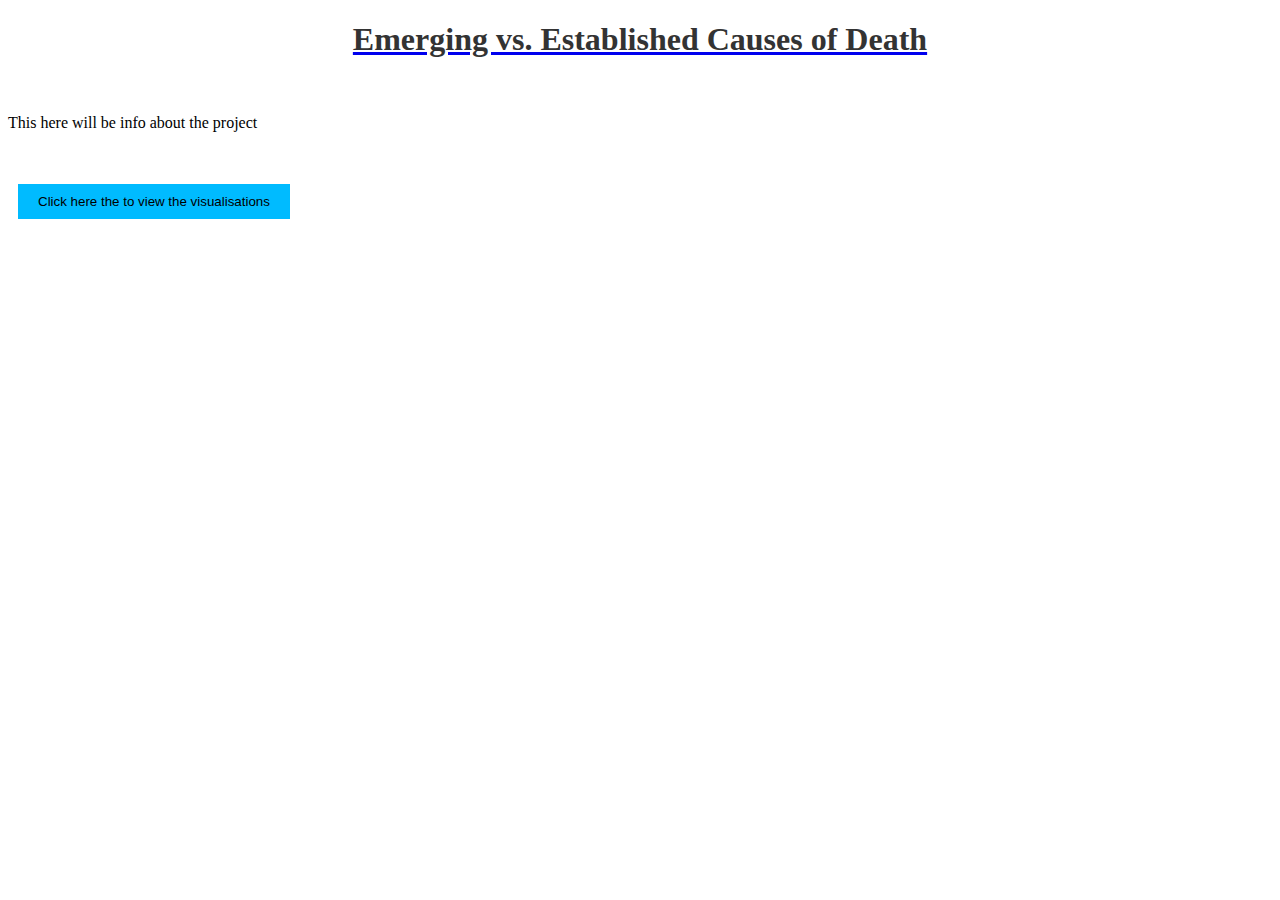
==== Project/index.html @ 622547c1 "rename" ====
<!DOCTYPE html>
<html lang="en">

<head>
    <meta charset="UTF-8">
    <meta name="viewport" content="width=device-width, initial-scale=1.0">
    <meta name="description" content="Data Visualisation">
    <meta name="keywords" content="HTML, CSS, D3">
    <meta name="author" content="Mack Cropman">
    <title>Homepage</title>
    <!-- Include D3.js library -->
    <script src="https://d3js.org/d3.v7.min.js"></script>
    <script src="script.js"></script>
    <link rel="stylesheet" href="styles.css">
</head>

<body>
    <a href="index.html">
        <h1> Emerging vs. Established Causes of Death</h1>
    </a><br>
    <p>This here will be info about the project</p><br><br>
    <button id="Vispage" type="button" onclick="location.href='Established.html'">Click here the to view the
        visualisations</button>
</body>

</html>
---- Project/styles.css ----
h1,h2 {
    text-align: center;
    color: #333;
}
.HomeLink {
    text-align: left;
    margin: 20px 0;
}

button {
    display: inline;
    margin-bottom: auto;
    margin-left: 10px;
    padding: 10px 20px;
    background-color: white;
    color: black;
    border: none;
}

.NavButtons {
    margin-left: 30%;
}

#Vispage {
    display: inline;
    margin-bottom: auto;
    margin-left: 10px;
    padding: 10px 20px;
    background-color: rgb(0, 187, 255);
    color: black;
    border: none;
}

.setActiveButton {
    border-bottom: 2px solid black;
}

svg {
    display: block;
    margin: auto;
}


.yearButton.active {
    background-color: #4CAF50; /* Green */
    color: white;
}

text {
    fill: black;
}
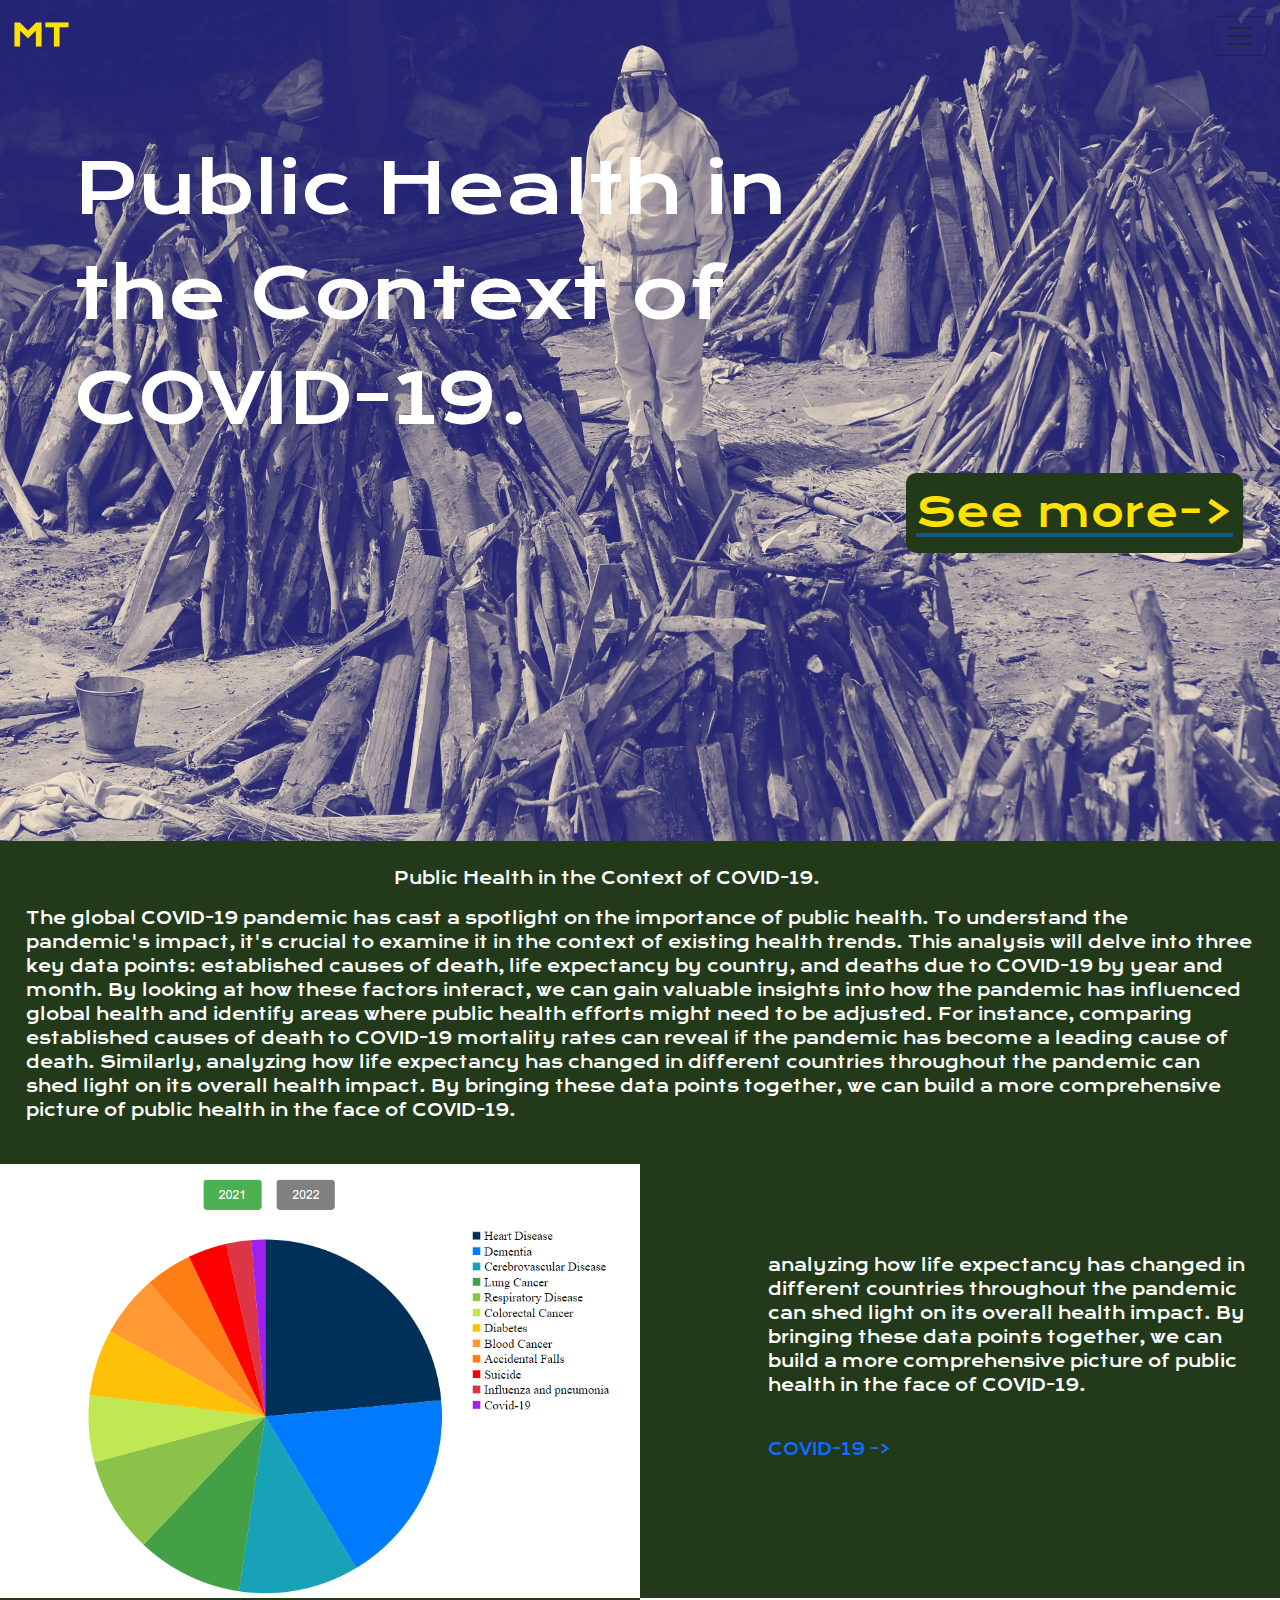
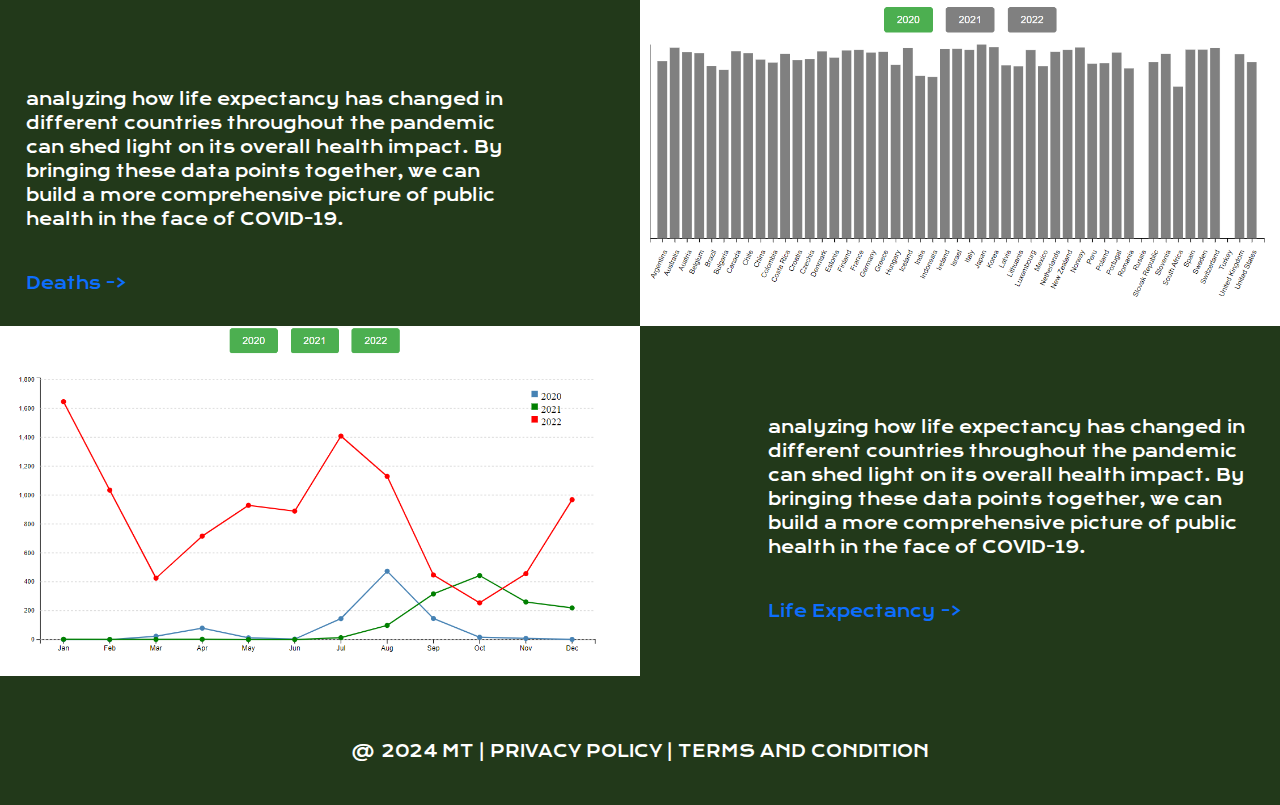
==== commit 5b047e06: "name change" ====
--- a/Project/index.html
+++ b/Project/index.html
@@ -7,20 +7,138 @@
     <meta name="description" content="Data Visualisation">
     <meta name="keywords" content="HTML, CSS, D3">
     <meta name="author" content="Mack Cropman">
-    <title>Homepage</title>
+    <title>Life Expectancy</title>
     <!-- Include D3.js library -->
+    <script src="js/bootstrap.bundle.min.js"></script>
     <script src="https://d3js.org/d3.v7.min.js"></script>
-    <script src="script.js"></script>
-    <link rel="stylesheet" href="styles.css">
+    <link rel="stylesheet" href="css/homepage.css">
+    <link rel="stylesheet" href="css/bootstrap.min.css">
+    <link href="https://fonts.googleapis.com/css2?family=Krona+One&display=swap" rel="stylesheet">
+
 </head>
 
 <body>
-    <a href="index.html">
-        <h1> Emerging vs. Established Causes of Death</h1>
-    </a><br>
-    <p>This here will be info about the project</p><br><br>
-    <button id="Vispage" type="button" onclick="location.href='Established.html'">Click here the to view the
-        visualisations</button>
+    <!--Nav bar -->
+    <nav class="navbar fixed-top">
+        <div class="container-fluid">
+            <a class="navbar-brand" href="index.html">MT</a>
+            <button class="navbar-toggler " type="button" data-bs-toggle="offcanvas" data-bs-target="#offcanvasNavbar"
+                aria-controls="offcanvasNavbar" aria-label="Toggle navigation">
+                <span class="navbar-toggler-icon"></span>
+            </button>
+            <!--side bar-->
+            <div class="sidebar offcanvas offcanvas-end" tabindex="-1" id="offcanvasNavbar"
+                aria-labelledby="offcanvasNavbarLabel">
+                <div class="offcanvas-header">
+                    <h5 class="offcanvas-title" id="offcanvasNavbarLabel">Our Data</h5>
+                    <button type="button" class="btn-close" data-bs-dismiss="offcanvas" aria-label="Close"></button>
+                </div>
+                <div class="offcanvas-body">
+                    <ul class="navbar-nav justify-content-end flex-grow-1 pe-3">
+                        <li class="nav-item">
+                            <a class="nav-link" href="Covid.html"> 01 Deaths Due to COVID-19 by Year and Month of
+                                Occurrence </a>
+                        </li>
+                        <li class="nav-item">
+                            <a class="nav-link " aria-current="page" href="Deaths.html"> 02 Established Causes of Death
+                            </a>
+                        </li>
+                        <li class="nav-item">
+                            <a class="nav-link" href="LifeExpectancy.html"> 03 Life Expectancy by Countries</a>
+                        </li>
+                    </ul>
+                </div>
+            </div>
+        </div>
+    </nav>
+    <!--content-->
+    <div class="image-container">
+        <img src="covid.png" class="img-fluid" alt="covid death">
+        <p>Public Health in the Context of COVID-19.</p>
+        <a class="icon-link icon-link-hover" href="Covid.html">
+            <div id="seeMore">See more-&gt;</div>
+
+            <svg class="bi" aria-hidden="true">
+                <use xlink:href="#arrow-right"></use>
+            </svg>
+        </a>
+    </div>
+    <div class="both">
+        <div class="overview">
+            <div>
+                <p>Public Health in the Context of COVID-19.</p>
+            </div>
+            <p>
+                The global COVID-19 pandemic has cast a spotlight on the importance of public health.
+                To understand the pandemic's impact, it's crucial to examine it in the context of existing health
+                trends.
+                This analysis will delve into three key data points: established causes of death, life expectancy by
+                country,
+                and deaths due to COVID-19 by year and month. By looking at how these factors interact, we can gain
+                valuable
+                insights into how the pandemic has influenced global health and identify areas where public health
+                efforts
+                might need to be adjusted. For instance, comparing established causes of death to COVID-19 mortality
+                rates
+                can reveal if the pandemic has become a leading cause of death. Similarly, analyzing how life expectancy
+                has
+                changed in different countries throughout the pandemic can shed light on its overall health impact.
+                By bringing these data points together, we can build a more comprehensive picture of public health in
+                the
+                face of COVID-19.
+            </p>
+        </div>
+    </div>
+    <!--graghs and their description-->
+    <div class="whole">
+        <div class="halfdivide">
+            <div>
+                <img src="pir.png" class="img-fluid" alt="..." href="">
+            </div>
+            <div class="halfdividemore">
+                <p>analyzing how life expectancy has
+                    changed in different countries throughout the pandemic can shed light on its overall health impact.
+                    By bringing these data points together, we can build a more comprehensive picture of public health
+                    in the
+                    face of COVID-19.
+                </p><br>
+                <a href="Covid.html" class="text-decoration-none">COVID-19 -&gt;</a>
+            </div>
+        </div>
+        <div class="halfdivide">
+            <div class="halfdividemore2">
+                <p>analyzing how life expectancy has
+                    changed in different countries throughout the pandemic can shed light on its overall health impact.
+                    By bringing these data points together, we can build a more comprehensive picture of public health
+                    in the
+                    face of COVID-19.
+                </p><br>
+                <a href="Deaths.html" class="text-decoration-none">Deaths -&gt;</a>
+            </div>
+            <div>
+                <img src="line.png" class="img-fluid" alt="..." href="">
+            </div>
+        </div>
+        <div class="halfdivide">
+            <div>
+                <img src="bar.png" class="img-fluid" alt="..." href="">
+            </div>
+            <div class="halfdividemore">
+                <p>analyzing how life expectancy has
+                    changed in different countries throughout the pandemic can shed light on its overall health impact.
+                    By bringing these data points together, we can build a more comprehensive picture of public health
+                    in the
+                    face of COVID-19.
+                </p><br>
+                <a href="LifeExpectancy.html" class="text-decoration-none">Life Expectancy -&gt;</a>
+            </div>
+        </div>
+    </div>
+    <footer>
+        <div class="footer">
+            <p>@ 2024 MT | PRIVACY POLICY | TERMS AND CONDITION</p>
+        </div>
+    </footer>
 </body>
 
 </html>
--- a/Project/css/homepage.css
+++ b/Project/css/homepage.css
@@ -0,0 +1,119 @@
+
+
+.image-container{
+    color: #ffe203;
+    font-family: "Krona One", sans-serif;
+    font-weight: 400;
+    font-style: normal;
+
+}
+
+nav .navbar-brand{
+    color: #ffe203;
+    font-family: "Krona One", sans-serif;
+    font-weight: 600;
+    font-size: 30px;
+}
+
+
+@media (max-width: 991px){
+    .sidebar{
+        background-color: rgba(255, 255, 255, 0.15);
+        backdrop-filter: blur(10px);
+    }
+}
+/* the first page with text ontop */
+.image-container {
+    position: relative; /* Needed for absolute positioning of child */
+  }
+
+  .image-container img {
+    width: 100%; /* Optional: Adjust image width if needed */
+    display: block;
+  }
+
+  .image-container p {
+    position: absolute;
+    top: 15%;
+    left: 5%;
+    right: 30%;
+    color: rgb(255, 255, 255); /* Example text color */
+    background-color: rgba(0, 0, 0, 0); /* Semi-transparent background */
+    padding: 10px;
+    font-size: 70px;
+  }
+
+  .image-container a {
+    position: absolute;
+    top: 55%;
+    left: 70%;
+    right: 10%;
+    color: #ffe203;
+    background-color: rgba(0, 0, 0, 0); /* Semi-transparent background */
+    padding: 10px;
+    font-size: 25px;
+  }
+
+.overview{
+    padding-top: 2%;
+    padding-bottom: 2%;
+    padding-left: 2%;
+    padding-right: 2%;
+    background-color: #22391A;
+    font-family: "Krona One", sans-serif;
+    color:white;
+}
+.overview div{
+    padding-left: 30%;
+    padding-right: 10%;
+    background-color: #22391A;
+    font-family: "Krona One", sans-serif;
+    color:white;
+}
+/* image and text */
+.halfdivide{
+    display: flex;
+    font-family: "Krona One", sans-serif;
+    background-color: #22391A;
+    color:white;
+}
+
+.halfdivide div{
+    flex: 50%;
+}
+.halfimage{
+    flex:100%;
+}
+.halfdividemore{
+    padding-top: 7%;
+    padding-left: 10%;
+    padding-right: 2%;
+}
+
+.halfdividemore2{
+    padding-top: 7%;
+    padding-right: 10%;
+    padding-left: 2%;
+    background-color: #22391A;
+    color:white;
+}
+
+.footer{
+    padding-top: 5%;
+    padding-bottom: 2%;
+    text-align: center;
+    background-color: #22391A;
+    font-family: "Krona One", sans-serif;
+    color:white;
+}
+
+#seeMore{
+    color: #ffe203;
+    background-color: #22391A;
+    font-family: "Krona One", sans-serif;
+    font-size: 40px;
+    border-radius: 10px;
+    padding: 10px;
+    width: 150%;
+    white-space: nowrap;
+}
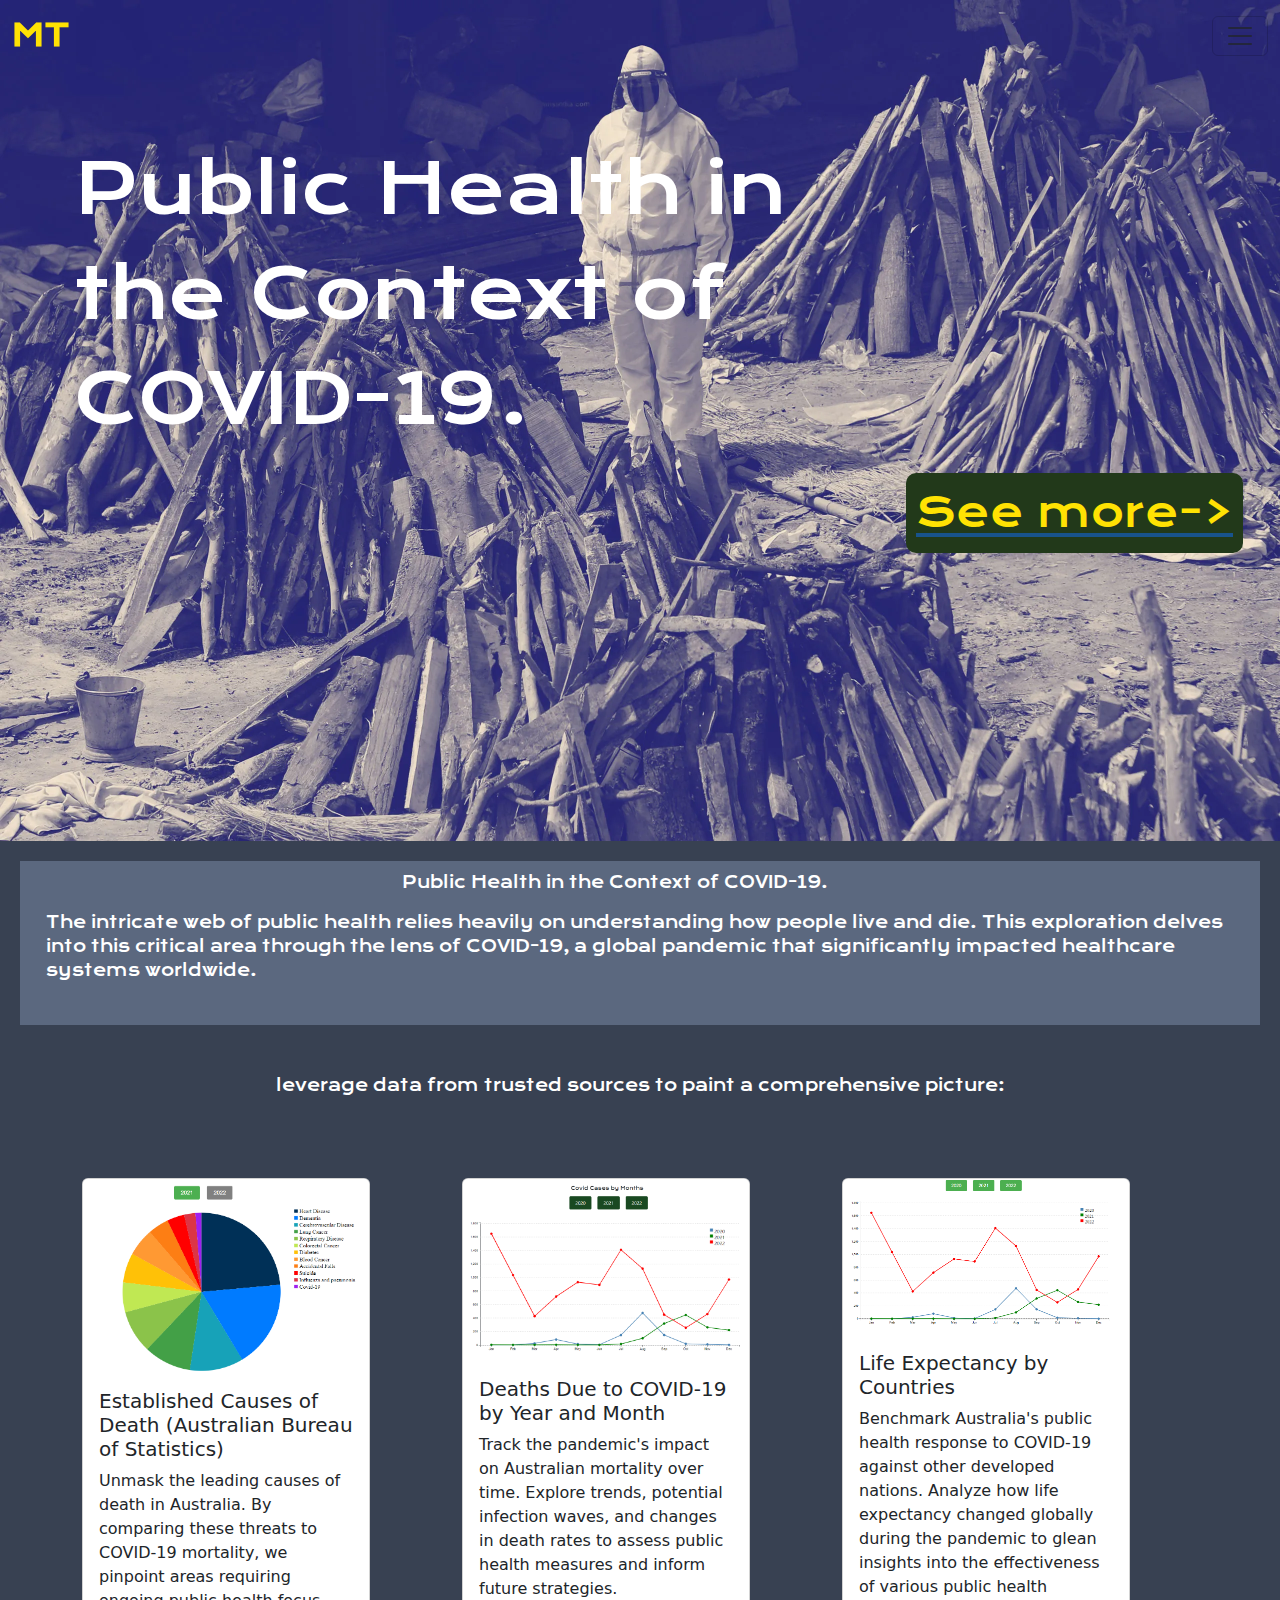
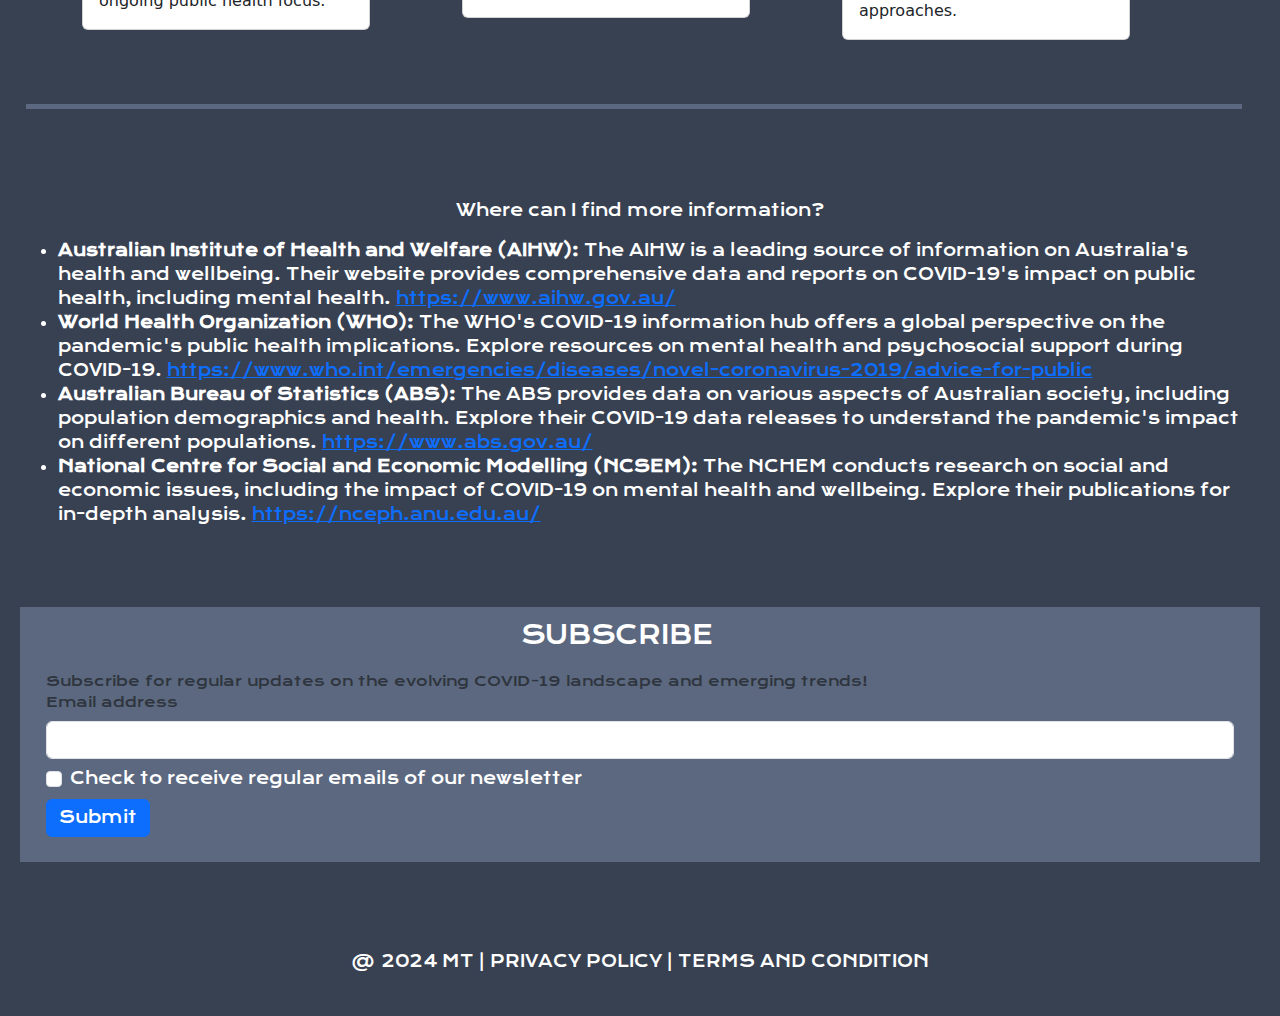
==== commit 1063399d: "homepage to index" ====
--- a/Project/index.html
+++ b/Project/index.html
@@ -19,9 +19,10 @@
 
 <body>
     <!--Nav bar -->
+
     <nav class="navbar fixed-top">
         <div class="container-fluid">
-            <a class="navbar-brand" href="index.html">MT</a>
+            <a class="navbar-brand" href="Homepage.html">MT</a>
             <button class="navbar-toggler " type="button" data-bs-toggle="offcanvas" data-bs-target="#offcanvasNavbar"
                 aria-controls="offcanvasNavbar" aria-label="Toggle navigation">
                 <span class="navbar-toggler-icon"></span>
@@ -51,7 +52,10 @@
             </div>
         </div>
     </nav>
-    <!--content-->
+
+
+                                                            <!--CONTENT-->
+       <!--first page-->
     <div class="image-container">
         <img src="covid.png" class="img-fluid" alt="covid death">
         <p>Public Health in the Context of COVID-19.</p>
@@ -63,77 +67,124 @@
             </svg>
         </a>
     </div>
+<div class="big-container">
     <div class="both">
-        <div class="overview">
+        <div class="overview ">
             <div>
                 <p>Public Health in the Context of COVID-19.</p>
             </div>
             <p>
-                The global COVID-19 pandemic has cast a spotlight on the importance of public health.
-                To understand the pandemic's impact, it's crucial to examine it in the context of existing health
-                trends.
-                This analysis will delve into three key data points: established causes of death, life expectancy by
-                country,
-                and deaths due to COVID-19 by year and month. By looking at how these factors interact, we can gain
-                valuable
-                insights into how the pandemic has influenced global health and identify areas where public health
-                efforts
-                might need to be adjusted. For instance, comparing established causes of death to COVID-19 mortality
-                rates
-                can reveal if the pandemic has become a leading cause of death. Similarly, analyzing how life expectancy
-                has
-                changed in different countries throughout the pandemic can shed light on its overall health impact.
-                By bringing these data points together, we can build a more comprehensive picture of public health in
-                the
-                face of COVID-19.
+                The intricate web of public health relies heavily on understanding 
+                how people live and die. This exploration delves into this critical 
+                area through the lens of COVID-19, a global pandemic that significantly 
+                impacted healthcare systems worldwide.
             </p>
         </div>
+    </div> <br>
+    
+    <div class="text">
+        <p>leverage data from trusted sources to paint a comprehensive picture:<p>
     </div>
-    <!--graghs and their description-->
-    <div class="whole">
-        <div class="halfdivide">
-            <div>
-                <img src="pir.png" class="img-fluid" alt="..." href="">
+
+      <div class="container text-right">
+        <div class="row row-cols-3">
+          <div class="col">    
+            <a href="Covid.html" class="card-link">
+            <div class="card" style="width: 18rem;" >
+            <img src="pir.png" class="card-img-top" alt="...">
+            <div class="card-body" >
+              <h5 class="card-title">Established Causes of Death (Australian Bureau of Statistics)</h5>
+              <p class="card-text"> Unmask the leading causes of death in Australia. By comparing these threats to COVID-19 mortality, 
+              we pinpoint areas requiring ongoing public health focus.</p>
+              <!-- <a href="#" class="btn btn-primary">Go somewhere</a> -->
             </div>
-            <div class="halfdividemore">
-                <p>analyzing how life expectancy has
-                    changed in different countries throughout the pandemic can shed light on its overall health impact.
-                    By bringing these data points together, we can build a more comprehensive picture of public health
-                    in the
-                    face of COVID-19.
-                </p><br>
-                <a href="Covid.html" class="text-decoration-none">COVID-19 -&gt;</a>
-            </div>
+        </a>
+          </div></div>
+          <div class="col">   
+            <a href="Covid.html" class="card-link"> 
+            <div class="card" style="width: 18rem;">
+            <img src="line.png" class="card-img-top" alt="...">
+            <div class="card-body">
+              <h5 class="card-title">Deaths Due to COVID-19 by Year and Month</h5>
+              <p class="card-text">Track the pandemic's impact on Australian mortality over time. Explore trends, potential infection waves, 
+              and changes in death rates to assess public health measures and inform future strategies.</p>
+              <!-- <a href="#" class="btn btn-primary">Go somewhere</a> -->
+            </div></a>
+          </div></div>
+          <div class="col">    
+            <a href="Covid.html" class="card-link">
+            <div class="card" style="width: 18rem;">
+            <img src="bar.png" class="card-img-top" alt="...">
+            <div class="card-body">
+              <h5 class="card-title">Life Expectancy by Countries</h5>
+              <p class="card-text">Benchmark Australia's public health response to COVID-19 against other developed nations. Analyze how life 
+              expectancy changed globally during the pandemic to glean insights into the effectiveness of various public health approaches.</p>
+              <!-- <a href="#" class="btn btn-primary">Go somewhere</a> -->
+            </div></a> 
+          </div></div>
         </div>
-        <div class="halfdivide">
-            <div class="halfdividemore2">
-                <p>analyzing how life expectancy has
-                    changed in different countries throughout the pandemic can shed light on its overall health impact.
-                    By bringing these data points together, we can build a more comprehensive picture of public health
-                    in the
-                    face of COVID-19.
-                </p><br>
-                <a href="Deaths.html" class="text-decoration-none">Deaths -&gt;</a>
-            </div>
-            <div>
-                <img src="line.png" class="img-fluid" alt="..." href="">
-            </div>
+      </div>
+    
+      <div class="styled-line"></div>
+
+
+      <div class="text2">
+        <div>
+            <p>Where can I find more information?</p>
         </div>
-        <div class="halfdivide">
-            <div>
-                <img src="bar.png" class="img-fluid" alt="..." href="">
-            </div>
-            <div class="halfdividemore">
-                <p>analyzing how life expectancy has
-                    changed in different countries throughout the pandemic can shed light on its overall health impact.
-                    By bringing these data points together, we can build a more comprehensive picture of public health
-                    in the
-                    face of COVID-19.
-                </p><br>
-                <a href="LifeExpectancy.html" class="text-decoration-none">Life Expectancy -&gt;</a>
-            </div>
+        <p>
+            <ul>
+                <li>
+                    <strong>Australian Institute of Health and Welfare (AIHW):</strong> 
+                    The AIHW is a leading source of information on Australia's health and wellbeing. Their website provides comprehensive data and reports on COVID-19's impact on public health, including mental health. 
+                    <a href="https://www.aihw.gov.au/">https://www.aihw.gov.au/</a>
+                </li>
+                <li>
+                    <strong>World Health Organization (WHO):</strong> 
+                    The WHO's COVID-19 information hub offers a global perspective on the pandemic's public health implications. Explore resources on mental health and psychosocial support during COVID-19. 
+                    <a href="https://www.who.int/emergencies/diseases/novel-coronavirus-2019/advice-for-public">https://www.who.int/emergencies/diseases/novel-coronavirus-2019/advice-for-public</a>
+                </li>
+                <li>
+                    <strong>Australian Bureau of Statistics (ABS):</strong> 
+                    The ABS provides data on various aspects of Australian society, including population demographics and health. Explore their COVID-19 data releases to understand the pandemic's impact on different populations. 
+                    <a href="https://www.abs.gov.au/">https://www.abs.gov.au/</a>
+                </li>
+                <li>
+                    <strong>National Centre for Social and Economic Modelling (NCSEM):</strong> 
+                    The NCHEM conducts research on social and economic issues, including the impact of COVID-19 on mental health and wellbeing. Explore their publications for in-depth analysis. 
+                    <a href="https://nceph.anu.edu.au/">https://nceph.anu.edu.au/</a>
+                </li>
+            </ul>
+        </p>
+    </div>
+
+
+      <div class="both">
+        <div class="overview2">
+         <div class="ove2heading"><p>SUBSCRIBE</p></div>
+            <form>
+                <div id="emailHelp" class="form-text">Subscribe for regular updates on the evolving COVID-19 landscape and emerging trends!
+                <div class="mb-2 ">
+                  <label for="exampleInputEmail1" class="form-label">Email address</label>
+                  <input type="email" class="form-control" id="exampleInputEmail1" aria-describedby="emailHelp">
+                </div>
+                </div>
+                <div class="mb-2 form-check">
+                  <input type="checkbox" class="form-check-input" id="exampleCheck1">
+                  <label class="form-check-label" for="exampleCheck1">Check to receive regular emails of our newsletter</label>
+                </div>
+                <button type="submit" class="btn btn-primary">Submit</button>
+              </form>
         </div>
-    </div>
+    </div> <br>
+</div>
+</div>
+
+</div>
+    
+    
+
+    <!--footer -->
     <footer>
         <div class="footer">
             <p>@ 2024 MT | PRIVACY POLICY | TERMS AND CONDITION</p>
--- a/Project/css/homepage.css
+++ b/Project/css/homepage.css
@@ -55,22 +55,101 @@
   }
 
 .overview{
-    padding-top: 2%;
+    padding-top: 10px;
     padding-bottom: 2%;
     padding-left: 2%;
     padding-right: 2%;
-    background-color: #22391A;
+    margin-right: 20px;
+    margin-left: 20px;
+    background-color: #5B687F;
     font-family: "Krona One", sans-serif;
     color:white;
 }
 .overview div{
+
     padding-left: 30%;
     padding-right: 10%;
-    background-color: #22391A;
-    font-family: "Krona One", sans-serif;
-    color:white;
-}
-/* image and text */
+    background-color: #5B687F;
+    font-family: "Krona One", sans-serif;
+    color:white;
+
+}
+
+.overview2{
+
+    padding-top: 10px;
+    padding-bottom: 2%;
+    padding-left: 2%;
+    padding-right: 2%;
+    margin-right: 20px;
+    margin-left: 20px;
+    background-color: #5B687F;
+    font-family: "Krona One", sans-serif;
+    color:white;
+}
+.ove2heading{
+    padding-left: 40%;
+    font-size: 25px;
+
+}
+.styled-line {
+    margin-top: 5%;
+    margin-bottom: 5%;
+    margin-left: 2%;
+    margin-right: 5%;
+    height: 5px; /* Set the height of the line */
+    background-color: #5B687F; /* Set the background color of the line */
+    width: 95%; /* Set the width of the line */
+}
+
+
+
+.text {
+    padding-top: 2%;
+    padding-bottom: 5%;
+    text-align: center ;
+    font-family: "Krona One", sans-serif;
+    color:white;
+}
+
+.text2 {
+    padding-left: 2%;
+    padding-right: 2%;
+    padding-top: 2%;
+    padding-bottom: 5%;
+    font-family: "Krona One", sans-serif;
+    color:white;
+}
+
+
+.text2 div {
+    text-align: center ;
+    font-family: "Krona One", sans-serif;
+    color:white;
+}
+
+/* image and text*/
+.card-link {
+    text-decoration: none; /* Remove underline from link */
+    color: inherit; /* Inherit text color */
+  }
+  
+.card{
+    
+    transition: all 0.3s;
+}
+.big-container{
+    background-color: #384152;
+    padding-top: 20px;
+}
+.card:hover{
+    transform: scale(1.15);
+}
+
+
+
+
+/*
 .halfdivide{
     display: flex;
     font-family: "Krona One", sans-serif;
@@ -97,12 +176,15 @@
     background-color: #22391A;
     color:white;
 }
+ */
+
+
 
 .footer{
     padding-top: 5%;
     padding-bottom: 2%;
     text-align: center;
-    background-color: #22391A;
+    background-color: #384152;
     font-family: "Krona One", sans-serif;
     color:white;
 }
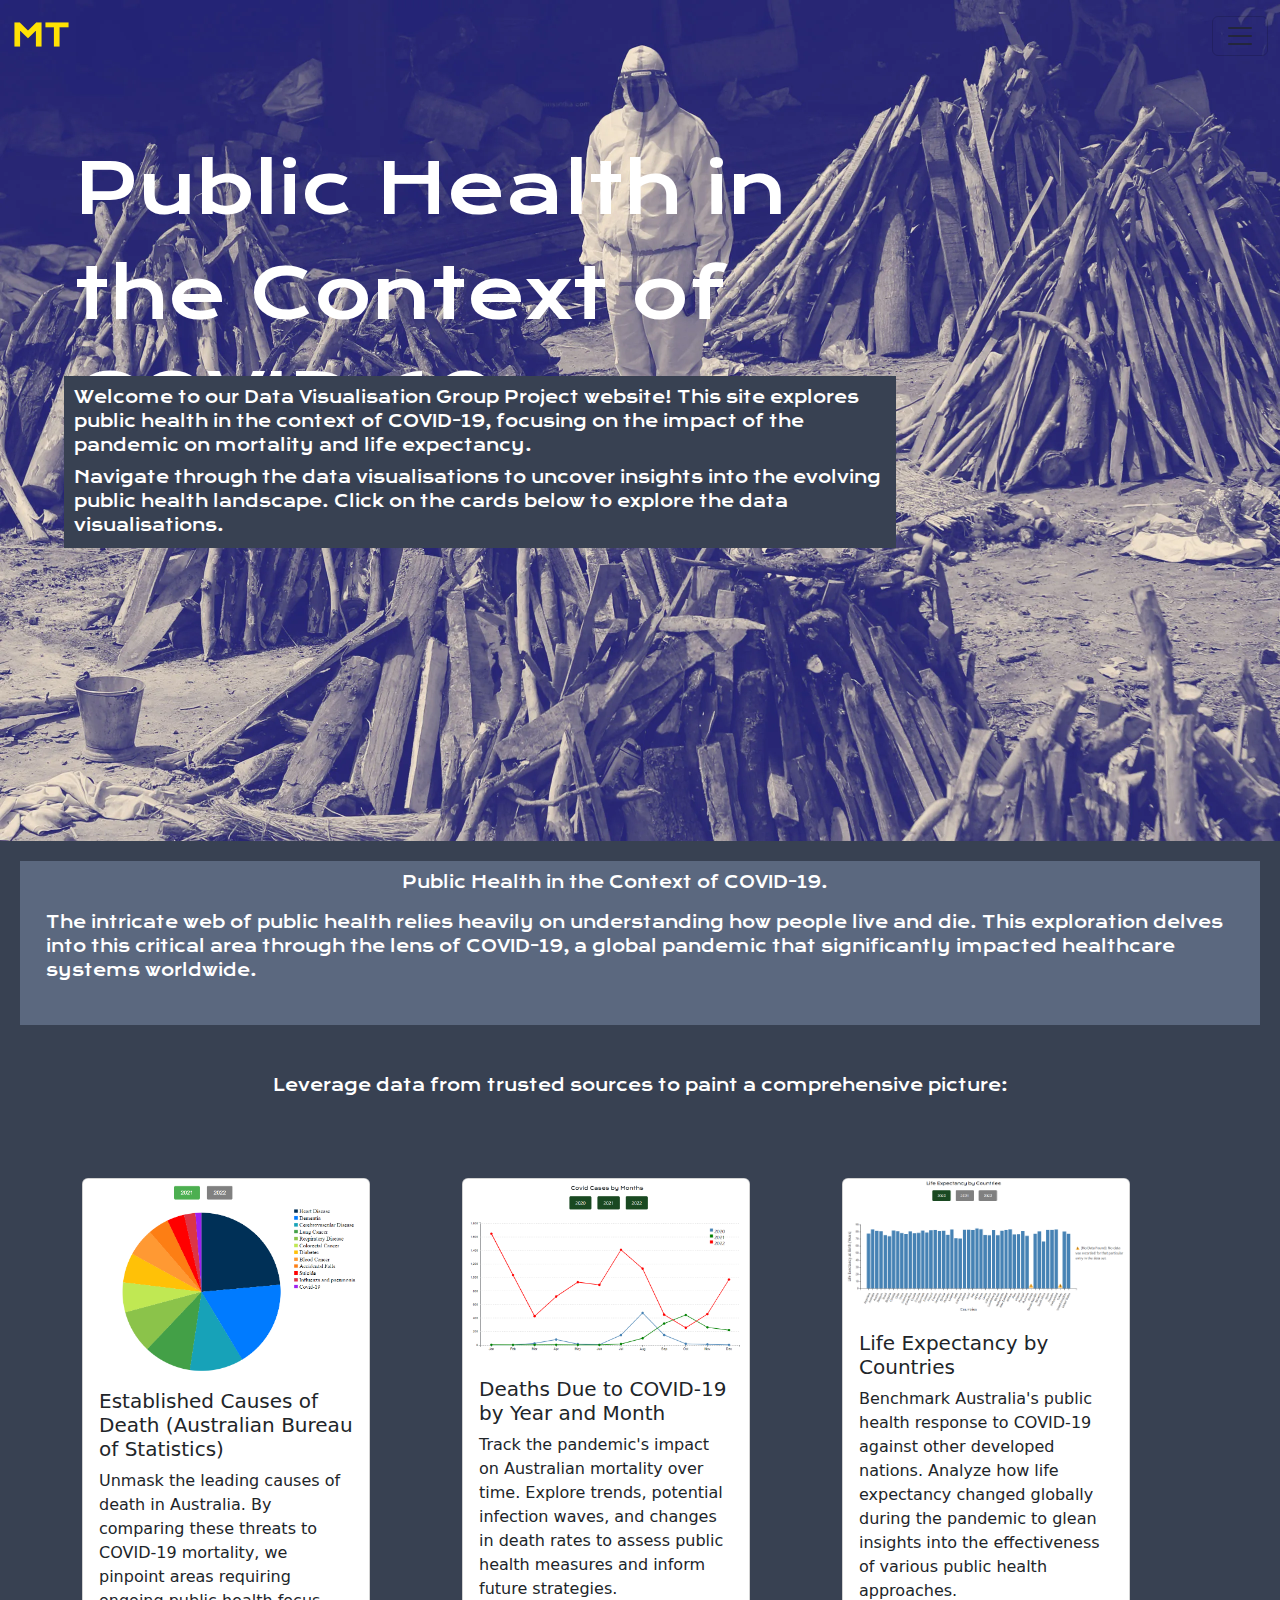
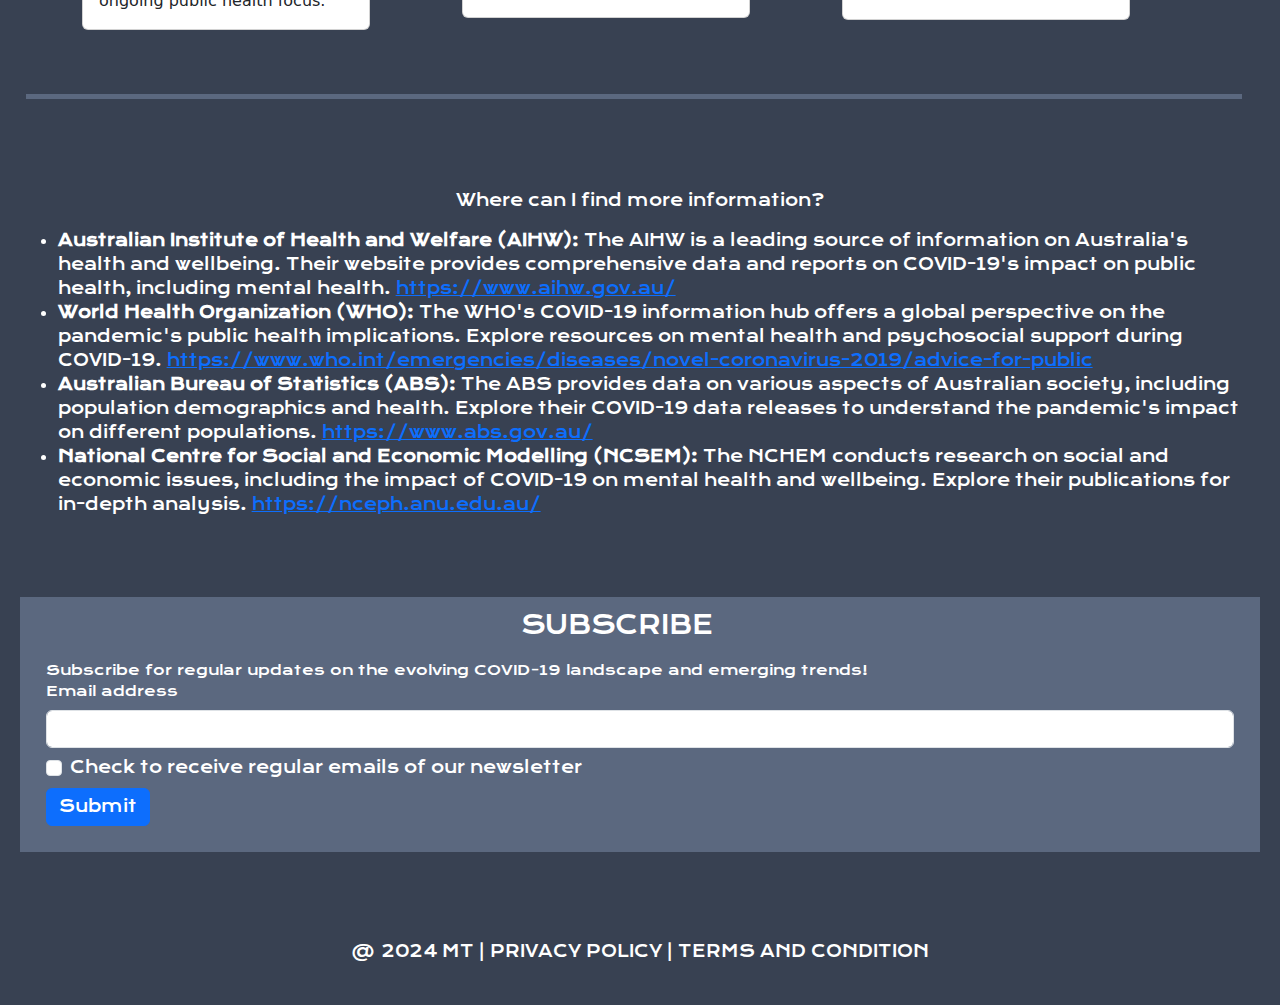
==== commit 27b1c1a5: "updated text and general look" ====
--- a/Project/index.html
+++ b/Project/index.html
@@ -14,6 +14,11 @@
     <link rel="stylesheet" href="css/homepage.css">
     <link rel="stylesheet" href="css/bootstrap.min.css">
     <link href="https://fonts.googleapis.com/css2?family=Krona+One&display=swap" rel="stylesheet">
+    <style>
+        .card {
+            width: 18rem;
+        }
+    </style>
 
 </head>
 
@@ -22,7 +27,7 @@
 
     <nav class="navbar fixed-top">
         <div class="container-fluid">
-            <a class="navbar-brand" href="Homepage.html">MT</a>
+            <a class="navbar-brand" href="index.html">MT</a>
             <button class="navbar-toggler " type="button" data-bs-toggle="offcanvas" data-bs-target="#offcanvasNavbar"
                 aria-controls="offcanvasNavbar" aria-label="Toggle navigation">
                 <span class="navbar-toggler-icon"></span>
@@ -37,12 +42,12 @@
                 <div class="offcanvas-body">
                     <ul class="navbar-nav justify-content-end flex-grow-1 pe-3">
                         <li class="nav-item">
-                            <a class="nav-link" href="Covid.html"> 01 Deaths Due to COVID-19 by Year and Month of
-                                Occurrence </a>
+                            <a class="nav-link " aria-current="page" href="Deaths.html"> 01 Established Causes of Death
+                            </a>
                         </li>
                         <li class="nav-item">
-                            <a class="nav-link " aria-current="page" href="Deaths.html"> 02 Established Causes of Death
-                            </a>
+                            <a class="nav-link" href="Covid.html"> 02 Deaths Due to COVID-19 by Year and Month of
+                                Occurrence </a>
                         </li>
                         <li class="nav-item">
                             <a class="nav-link" href="LifeExpectancy.html"> 03 Life Expectancy by Countries</a>
@@ -53,136 +58,156 @@
         </div>
     </nav>
 
-
-                                                            <!--CONTENT-->
-       <!--first page-->
     <div class="image-container">
+
         <img src="covid.png" class="img-fluid" alt="covid death">
         <p>Public Health in the Context of COVID-19.</p>
-        <a class="icon-link icon-link-hover" href="Covid.html">
-            <div id="seeMore">See more-&gt;</div>
-
-            <svg class="bi" aria-hidden="true">
-                <use xlink:href="#arrow-right"></use>
-            </svg>
-        </a>
+        <div>
+            <p id="Welcome1">Welcome to our Data Visualisation Group Project website!
+                This site explores public health in the context of COVID-19,
+                focusing on the impact of the pandemic on mortality and life expectancy.
+            </p>
+            <p id="Welcome2">Navigate through the data visualisations to
+                uncover insights into the evolving public health landscape.
+                Click on the cards below to explore the data visualisations.
+            </p>
+        </div>
     </div>
-<div class="big-container">
-    <div class="both">
-        <div class="overview ">
+    <div class="big-container">
+        <div class="both">
+            <div class="overview ">
+                <div>
+                    <p>Public Health in the Context of COVID-19.</p>
+                </div>
+                <p>
+                    The intricate web of public health relies heavily on understanding
+                    how people live and die. This exploration delves into this critical
+                    area through the lens of COVID-19, a global pandemic that significantly
+                    impacted healthcare systems worldwide.
+                </p>
+            </div>
+        </div><br>
+
+        <div class="text">
+            <p>Leverage data from trusted sources to paint a comprehensive picture:</p>
+        </div>
+
+        <div class="container text-right">
+            <div class="row row-cols-3">
+                <div class="col">
+                    <a href="Deaths.html" class="card-link">
+                        <div class="card">
+                            <img src="pir.png" class="card-img-top" alt="...">
+                            <div class="card-body">
+                                <h5 class="card-title">Established Causes of Death (Australian Bureau of Statistics)
+                                </h5>
+                                <p class="card-text"> Unmask the leading causes of death in Australia. By comparing
+                                    these threats to COVID-19 mortality,
+                                    we pinpoint areas requiring ongoing public health focus.</p>
+                            </div>
+                        </div>
+                    </a>
+                </div>
+                <div class="col">
+                    <a href="Covid.html" class="card-link">
+                        <div class="card">
+                            <img src="line.png" class="card-img-top" alt="...">
+                            <div class="card-body">
+                                <h5 class="card-title">Deaths Due to COVID-19 by Year and Month</h5>
+                                <p class="card-text">Track the pandemic's impact on Australian mortality over time.
+                                    Explore trends, potential infection waves,
+                                    and changes in death rates to assess public health measures and inform future
+                                    strategies.</p>
+                            </div>
+                        </div>
+                    </a>
+                </div>
+                <div class="col">
+                    <a href="LifeExpectancy.html" class="card-link">
+                        <div class="card">
+                            <img src="BarChart.png" class="card-img-top" alt="...">
+                            <div class="card-body">
+                                <h5 class="card-title">Life Expectancy by Countries</h5>
+                                <p class="card-text">Benchmark Australia's public health response to COVID-19
+                                    against
+                                    other developed nations. Analyze how life
+                                    expectancy changed globally during the pandemic to glean insights into the
+                                    effectiveness of various public health approaches.</p>
+                            </div>
+                        </div>
+                    </a>
+                </div>
+            </div>
+        </div>
+
+        <div class="styled-line"></div>
+
+
+        <div class="text2">
             <div>
-                <p>Public Health in the Context of COVID-19.</p>
-            </div>
-            <p>
-                The intricate web of public health relies heavily on understanding 
-                how people live and die. This exploration delves into this critical 
-                area through the lens of COVID-19, a global pandemic that significantly 
-                impacted healthcare systems worldwide.
-            </p>
-        </div>
-    </div> <br>
-    
-    <div class="text">
-        <p>leverage data from trusted sources to paint a comprehensive picture:<p>
+                <p>Where can I find more information?</p>
+            </div>
+
+            <ul>
+                <li>
+                    <strong>Australian Institute of Health and Welfare (AIHW):</strong>
+                    The AIHW is a leading source of information on Australia's health and wellbeing. Their website
+                    provides
+                    comprehensive data and reports on COVID-19's impact on public health, including mental health.
+                    <a href="https://www.aihw.gov.au/">https://www.aihw.gov.au/</a>
+                </li>
+                <li>
+                    <strong>World Health Organization (WHO):</strong>
+                    The WHO's COVID-19 information hub offers a global perspective on the pandemic's public health
+                    implications. Explore resources on mental health and psychosocial support during COVID-19.
+                    <a
+                        href="https://www.who.int/emergencies/diseases/novel-coronavirus-2019/advice-for-public">https://www.who.int/emergencies/diseases/novel-coronavirus-2019/advice-for-public</a>
+                </li>
+                <li>
+                    <strong>Australian Bureau of Statistics (ABS):</strong>
+                    The ABS provides data on various aspects of Australian society, including population
+                    demographics and
+                    health. Explore their COVID-19 data releases to understand the pandemic's impact on different
+                    populations.
+                    <a href="https://www.abs.gov.au/">https://www.abs.gov.au/</a>
+                </li>
+                <li>
+                    <strong>National Centre for Social and Economic Modelling (NCSEM):</strong>
+                    The NCHEM conducts research on social and economic issues, including the impact of COVID-19 on
+                    mental
+                    health and wellbeing. Explore their publications for in-depth analysis.
+                    <a href="https://nceph.anu.edu.au/">https://nceph.anu.edu.au/</a>
+                </li>
+            </ul>
+
+        </div>
+
+
+        <div class="both">
+            <div class="overview2">
+                <div class="ove2heading">
+                    <p>SUBSCRIBE</p>
+                </div>
+                <form>
+                    <div id="emailHelp" class="form-text">Subscribe for regular updates on the evolving COVID-19
+                        landscape
+                        and emerging trends!
+                        <div class="mb-2 ">
+                            <label for="exampleInputEmail1" class="form-label">Email address</label>
+                            <input type="email" class="form-control" id="exampleInputEmail1"
+                                aria-describedby="emailHelp">
+                        </div>
+                    </div>
+                    <div class="mb-2 form-check">
+                        <input type="checkbox" class="form-check-input" id="exampleCheck1">
+                        <label class="form-check-label" for="exampleCheck1">Check to receive regular emails of our
+                            newsletter</label>
+                    </div>
+                    <button type="submit" class="btn btn-primary">Submit</button>
+                </form>
+            </div>
+        </div> <br>
     </div>
-
-      <div class="container text-right">
-        <div class="row row-cols-3">
-          <div class="col">    
-            <a href="Covid.html" class="card-link">
-            <div class="card" style="width: 18rem;" >
-            <img src="pir.png" class="card-img-top" alt="...">
-            <div class="card-body" >
-              <h5 class="card-title">Established Causes of Death (Australian Bureau of Statistics)</h5>
-              <p class="card-text"> Unmask the leading causes of death in Australia. By comparing these threats to COVID-19 mortality, 
-              we pinpoint areas requiring ongoing public health focus.</p>
-              <!-- <a href="#" class="btn btn-primary">Go somewhere</a> -->
-            </div>
-        </a>
-          </div></div>
-          <div class="col">   
-            <a href="Covid.html" class="card-link"> 
-            <div class="card" style="width: 18rem;">
-            <img src="line.png" class="card-img-top" alt="...">
-            <div class="card-body">
-              <h5 class="card-title">Deaths Due to COVID-19 by Year and Month</h5>
-              <p class="card-text">Track the pandemic's impact on Australian mortality over time. Explore trends, potential infection waves, 
-              and changes in death rates to assess public health measures and inform future strategies.</p>
-              <!-- <a href="#" class="btn btn-primary">Go somewhere</a> -->
-            </div></a>
-          </div></div>
-          <div class="col">    
-            <a href="Covid.html" class="card-link">
-            <div class="card" style="width: 18rem;">
-            <img src="bar.png" class="card-img-top" alt="...">
-            <div class="card-body">
-              <h5 class="card-title">Life Expectancy by Countries</h5>
-              <p class="card-text">Benchmark Australia's public health response to COVID-19 against other developed nations. Analyze how life 
-              expectancy changed globally during the pandemic to glean insights into the effectiveness of various public health approaches.</p>
-              <!-- <a href="#" class="btn btn-primary">Go somewhere</a> -->
-            </div></a> 
-          </div></div>
-        </div>
-      </div>
-    
-      <div class="styled-line"></div>
-
-
-      <div class="text2">
-        <div>
-            <p>Where can I find more information?</p>
-        </div>
-        <p>
-            <ul>
-                <li>
-                    <strong>Australian Institute of Health and Welfare (AIHW):</strong> 
-                    The AIHW is a leading source of information on Australia's health and wellbeing. Their website provides comprehensive data and reports on COVID-19's impact on public health, including mental health. 
-                    <a href="https://www.aihw.gov.au/">https://www.aihw.gov.au/</a>
-                </li>
-                <li>
-                    <strong>World Health Organization (WHO):</strong> 
-                    The WHO's COVID-19 information hub offers a global perspective on the pandemic's public health implications. Explore resources on mental health and psychosocial support during COVID-19. 
-                    <a href="https://www.who.int/emergencies/diseases/novel-coronavirus-2019/advice-for-public">https://www.who.int/emergencies/diseases/novel-coronavirus-2019/advice-for-public</a>
-                </li>
-                <li>
-                    <strong>Australian Bureau of Statistics (ABS):</strong> 
-                    The ABS provides data on various aspects of Australian society, including population demographics and health. Explore their COVID-19 data releases to understand the pandemic's impact on different populations. 
-                    <a href="https://www.abs.gov.au/">https://www.abs.gov.au/</a>
-                </li>
-                <li>
-                    <strong>National Centre for Social and Economic Modelling (NCSEM):</strong> 
-                    The NCHEM conducts research on social and economic issues, including the impact of COVID-19 on mental health and wellbeing. Explore their publications for in-depth analysis. 
-                    <a href="https://nceph.anu.edu.au/">https://nceph.anu.edu.au/</a>
-                </li>
-            </ul>
-        </p>
-    </div>
-
-
-      <div class="both">
-        <div class="overview2">
-         <div class="ove2heading"><p>SUBSCRIBE</p></div>
-            <form>
-                <div id="emailHelp" class="form-text">Subscribe for regular updates on the evolving COVID-19 landscape and emerging trends!
-                <div class="mb-2 ">
-                  <label for="exampleInputEmail1" class="form-label">Email address</label>
-                  <input type="email" class="form-control" id="exampleInputEmail1" aria-describedby="emailHelp">
-                </div>
-                </div>
-                <div class="mb-2 form-check">
-                  <input type="checkbox" class="form-check-input" id="exampleCheck1">
-                  <label class="form-check-label" for="exampleCheck1">Check to receive regular emails of our newsletter</label>
-                </div>
-                <button type="submit" class="btn btn-primary">Submit</button>
-              </form>
-        </div>
-    </div> <br>
-</div>
-</div>
-
-</div>
-    
-    
 
     <!--footer -->
     <footer>
--- a/Project/css/homepage.css
+++ b/Project/css/homepage.css
@@ -1,6 +1,4 @@
-
-
-.image-container{
+.image-container {
     color: #ffe203;
     font-family: "Krona One", sans-serif;
     font-weight: 400;
@@ -8,53 +6,58 @@
 
 }
 
-nav .navbar-brand{
+nav .navbar-brand {
     color: #ffe203;
     font-family: "Krona One", sans-serif;
     font-weight: 600;
     font-size: 30px;
 }
 
-
-@media (max-width: 991px){
-    .sidebar{
+@media (max-width: 991px) {
+    .sidebar {
         background-color: rgba(255, 255, 255, 0.15);
         backdrop-filter: blur(10px);
     }
 }
+
 /* the first page with text ontop */
 .image-container {
-    position: relative; /* Needed for absolute positioning of child */
-  }
-
-  .image-container img {
-    width: 100%; /* Optional: Adjust image width if needed */
+    position: relative;
+    /* Needed for absolute positioning of child */
+}
+
+.image-container img {
+    width: 100%;
+    /* Optional: Adjust image width if needed */
     display: block;
-  }
-
-  .image-container p {
+}
+
+.image-container p {
     position: absolute;
     top: 15%;
     left: 5%;
     right: 30%;
-    color: rgb(255, 255, 255); /* Example text color */
-    background-color: rgba(0, 0, 0, 0); /* Semi-transparent background */
+    color: rgb(255, 255, 255);
+    /* Example text color */
+    background-color: rgba(0, 0, 0, 0);
+    /* Semi-transparent background */
     padding: 10px;
     font-size: 70px;
-  }
-
-  .image-container a {
+}
+
+.image-container a {
     position: absolute;
     top: 55%;
     left: 70%;
     right: 10%;
     color: #ffe203;
-    background-color: rgba(0, 0, 0, 0); /* Semi-transparent background */
+    background-color: rgba(0, 0, 0, 0);
+    /* Semi-transparent background */
     padding: 10px;
     font-size: 25px;
-  }
-
-.overview{
+}
+
+.overview {
     padding-top: 10px;
     padding-bottom: 2%;
     padding-left: 2%;
@@ -63,19 +66,20 @@
     margin-left: 20px;
     background-color: #5B687F;
     font-family: "Krona One", sans-serif;
-    color:white;
-}
-.overview div{
+    color: white;
+}
+
+.overview div {
 
     padding-left: 30%;
     padding-right: 10%;
     background-color: #5B687F;
     font-family: "Krona One", sans-serif;
-    color:white;
-
-}
-
-.overview2{
+    color: white;
+
+}
+
+.overview2 {
 
     padding-top: 10px;
     padding-bottom: 2%;
@@ -85,21 +89,26 @@
     margin-left: 20px;
     background-color: #5B687F;
     font-family: "Krona One", sans-serif;
-    color:white;
-}
-.ove2heading{
+    color: white;
+}
+
+.ove2heading {
     padding-left: 40%;
     font-size: 25px;
 
 }
+
 .styled-line {
     margin-top: 5%;
     margin-bottom: 5%;
     margin-left: 2%;
     margin-right: 5%;
-    height: 5px; /* Set the height of the line */
-    background-color: #5B687F; /* Set the background color of the line */
-    width: 95%; /* Set the width of the line */
+    height: 5px;
+    /* Set the height of the line */
+    background-color: #5B687F;
+    /* Set the background color of the line */
+    width: 95%;
+    /* Set the width of the line */
 }
 
 
@@ -107,9 +116,9 @@
 .text {
     padding-top: 2%;
     padding-bottom: 5%;
-    text-align: center ;
-    font-family: "Krona One", sans-serif;
-    color:white;
+    text-align: center;
+    font-family: "Krona One", sans-serif;
+    color: white;
 }
 
 .text2 {
@@ -118,31 +127,35 @@
     padding-top: 2%;
     padding-bottom: 5%;
     font-family: "Krona One", sans-serif;
-    color:white;
+    color: white;
 }
 
 
 .text2 div {
-    text-align: center ;
-    font-family: "Krona One", sans-serif;
-    color:white;
+    text-align: center;
+    font-family: "Krona One", sans-serif;
+    color: white;
 }
 
 /* image and text*/
 .card-link {
-    text-decoration: none; /* Remove underline from link */
-    color: inherit; /* Inherit text color */
-  }
-  
-.card{
-    
+    text-decoration: none;
+    /* Remove underline from link */
+    color: inherit;
+    /* Inherit text color */
+}
+
+.card {
+
     transition: all 0.3s;
 }
-.big-container{
+
+.big-container {
     background-color: #384152;
     padding-top: 20px;
 }
-.card:hover{
+
+.card:hover {
     transform: scale(1.15);
 }
 
@@ -180,22 +193,35 @@
 
 
 
-.footer{
+.footer {
     padding-top: 5%;
     padding-bottom: 2%;
     text-align: center;
     background-color: #384152;
     font-family: "Krona One", sans-serif;
-    color:white;
-}
-
-#seeMore{
-    color: #ffe203;
-    background-color: #22391A;
-    font-family: "Krona One", sans-serif;
-    font-size: 40px;
-    border-radius: 10px;
-    padding: 10px;
-    width: 150%;
-    white-space: nowrap;
-}
+    color: white;
+}
+
+#Welcome1 {
+    font-size: medium;
+    background-color: #384152;
+    font-family: "Krona One", sans-serif;
+    color: white;
+    margin-top: 250px;
+}
+
+#Welcome2 {
+    font-size: medium;
+    background-color: #384152;
+    font-family: "Krona One", sans-serif;
+    color: white;
+    margin-top: 330px;
+}
+
+#emailHelp{
+    color: white;
+}
+.form-label {
+    color: white; /* Set custom text color */
+    font-family: "Krona One", sans-serif;
+}
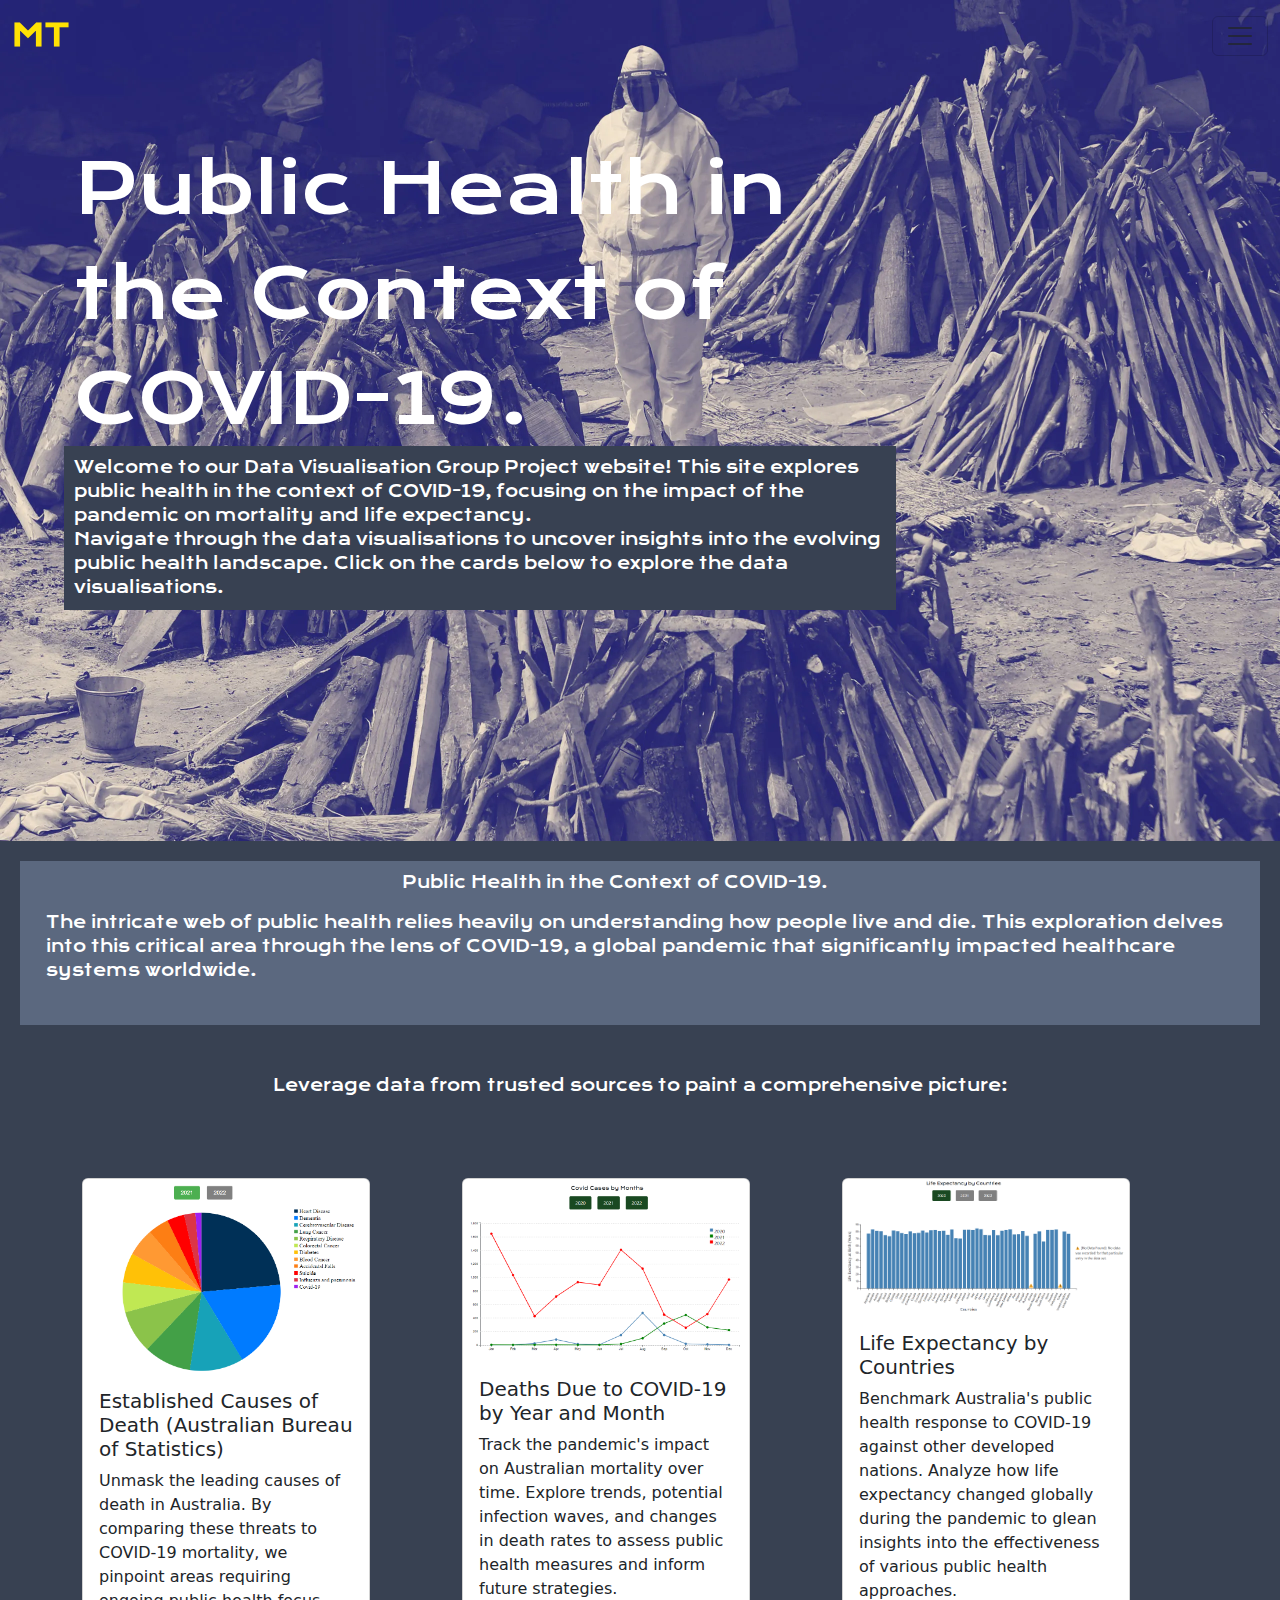
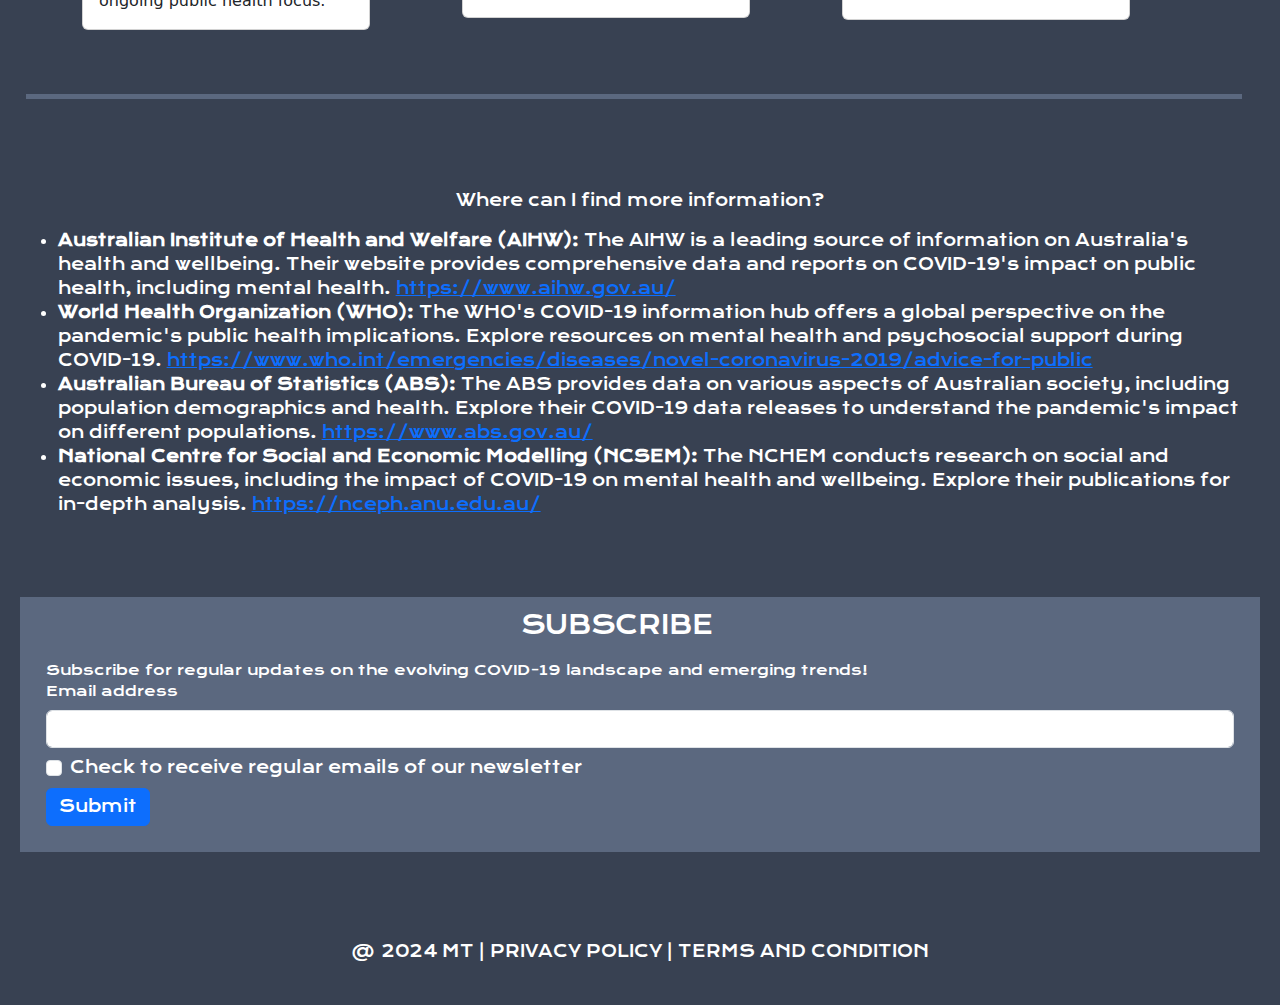
==== commit c9111886: "update" ====
--- a/Project/index.html
+++ b/Project/index.html
@@ -62,17 +62,14 @@
 
         <img src="covid.png" class="img-fluid" alt="covid death">
         <p>Public Health in the Context of COVID-19.</p>
-        <div>
             <p id="Welcome1">Welcome to our Data Visualisation Group Project website!
                 This site explores public health in the context of COVID-19,
-                focusing on the impact of the pandemic on mortality and life expectancy.
-            </p>
-            <p id="Welcome2">Navigate through the data visualisations to
+                focusing on the impact of the pandemic on mortality and life expectancy.<br>
+                Navigate through the data visualisations to
                 uncover insights into the evolving public health landscape.
                 Click on the cards below to explore the data visualisations.
             </p>
         </div>
-    </div>
     <div class="big-container">
         <div class="both">
             <div class="overview ">
--- a/Project/css/homepage.css
+++ b/Project/css/homepage.css
@@ -207,15 +207,7 @@
     background-color: #384152;
     font-family: "Krona One", sans-serif;
     color: white;
-    margin-top: 250px;
-}
-
-#Welcome2 {
-    font-size: medium;
-    background-color: #384152;
-    font-family: "Krona One", sans-serif;
-    color: white;
-    margin-top: 330px;
+    margin-top: 320px;
 }
 
 #emailHelp{
